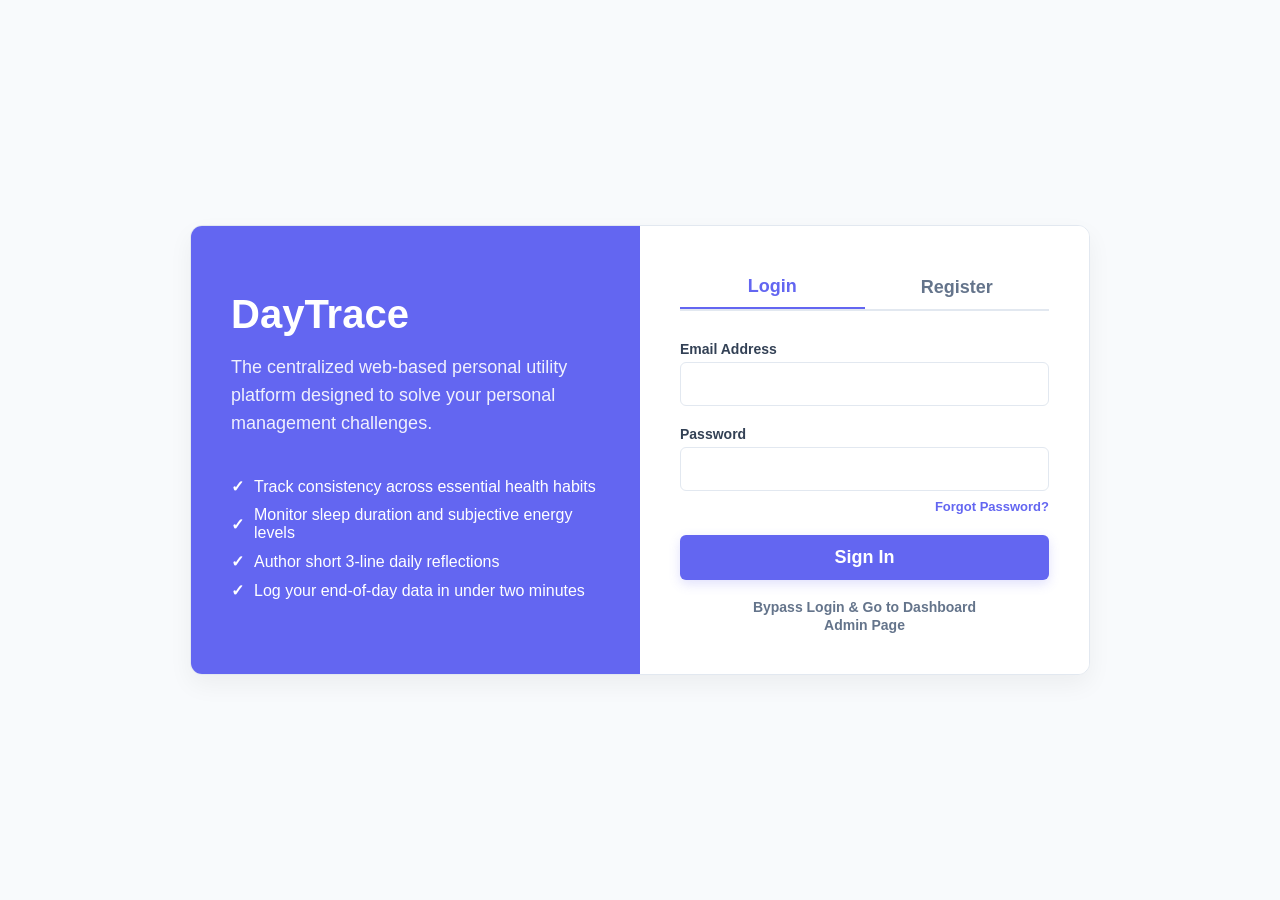
==== auth.html @ 0fbede0c "Phase 2 Commit" ====
<!DOCTYPE html>
<html lang="en">
<head>
<meta charset="UTF-8">
<meta name="viewport" content="width=device-width, initial-scale=1.0">
<title>DayTrace - Login & Registration</title>
<link rel="stylesheet" href="css/auth.css">
</head>
<body>

<div class="auth-container">
    <div class="auth-info">
        <h1>DayTrace</h1>
        <p>The centralized web-based personal utility platform designed to solve your personal management challenges.</p>
        <ul>
            <li>Track consistency across essential health habits</li>
            <li>Monitor sleep duration and subjective energy levels</li>
            <li>Author short 3-line daily reflections</li>
            <li>Log your end-of-day data in under two minutes</li>
        </ul>
    </div>

    <div class="auth-forms">
        <div class="form-toggle">
            <button id="toggle-login" class="active" onclick="switchTab('login')">Login</button>
            <button id="toggle-register" onclick="switchTab('register')">Register</button>
        </div>

        <form id="login-form" class="form-view active" onsubmit="return validateLogin(event)">
            <div class="input-group">
                <label for="login-email">Email Address</label>
                <input type="email" id="login-email" name="email" required>
            </div>
            <div class="input-group">
                <label for="login-password">Password</label>
                <input type="password" id="login-password" name="password" required>
                <div class="form-sub-link">
                    <a href="#" onclick="handleForgotPassword(event)">Forgot Password?</a>
                </div>
            </div>
            <button type="submit" class="btn-submit">Sign In</button>
            <div class="bypass-link-wrapper">
                <a href="dashboard.html" class="link-bypass">Bypass Login & Go to Dashboard</a><br>
                <a href="admin.html" class="link-bypass">Admin Page</a>
            </div>
        </form>

        <form id="register-form" class="form-view" onsubmit="return validateRegister(event)">
            <div class="input-group">
                <label for="reg-username">Username</label>
                <input type="text" id="reg-username" name="username" required>
            </div>
            <div class="input-group">
                <label for="reg-email">Email Address</label>
                <input type="email" id="reg-email" name="email" required>
            </div>
            <div class="input-group">
                <label for="reg-password">Password</label>
                <input type="password" id="reg-password" name="password" required minlength="6">
            </div>
            <div class="input-group">
                <label for="reg-confirm-password">Confirm Password</label>
                <input type="password" id="reg-confirm-password" required>
                <div id="password-error" class="error-message">Passwords do not match!</div>
            </div>
            <button type="submit" class="btn-submit">Create Account</button>
        </form>
    </div>
</div>

<script src="js/auth.js"></script>
</body>
</html>
---- css/auth.css ----
:root {
    --bg-color: #f8fafc;
    --text-main: #334155;
    --text-muted: #64748b;
    --primary-accent: #6366f1;
    --primary-hover: #4f46e5;
    --white: #ffffff;
    --border-light: #e2e8f0;
    --error-color: #ef4444;
}

* {
    box-sizing: border-box;
    margin: 0;
    padding: 0;
    font-family: 'Segoe UI', Tahoma, Geneva, Verdana, sans-serif;
}

body {
    background-color: var(--bg-color);
    color: var(--text-main);
    display: flex;
    justify-content: center;
    align-items: center;
    min-height: 900px;
    padding: 20px;
    -webkit-font-smoothing: antialiased;
}

.auth-container {
    display: flex;
    max-width: 900px;
    width: 100%;
    background: var(--white);
    border-radius: 12px;
    box-shadow: 0 10px 25px rgba(0,0,0,0.05);
    border: 1px solid var(--border-light);
    overflow: hidden;
}

.auth-info {
    flex: 1;
    background-color: var(--primary-accent);
    color: var(--white);
    padding: 40px;
    display: flex;
    flex-direction: column;
    justify-content: center;
}

.auth-info h1 {
    font-size: 40px;
    font-weight: 800;
    margin-bottom: 15px;
    line-height: 1.2;
}

.auth-info p {
    font-size: 18px;
    line-height: 28px;
    margin-bottom: 20px;
    opacity: 0.9;
}

.auth-info ul {
    list-style-type: none;
    margin-top: 20px;
}

.auth-info li {
    margin-bottom: 10px;
    font-size: 16px;
    display: flex;
    align-items: center;
}

.auth-info li::before {
    content: "✓";
    color: var(--white);
    font-weight: bold;
    margin-right: 10px;
}

.auth-forms {
    flex: 1;
    padding: 40px;
    position: relative;
    background-color: var(--white);
}

.form-toggle {
    display: flex;
    margin-bottom: 30px;
    border-bottom: 2px solid var(--border-light);
}

.form-toggle button {
    flex: 1;
    background: none;
    border: none;
    padding: 10px 0;
    font-size: 18px;
    font-weight: 600;
    color: var(--text-muted);
    cursor: pointer;
    transition: 0.2s ease;
}

.form-toggle button.active {
    color: var(--primary-accent);
    border-bottom: 2px solid var(--primary-accent);
}

.form-view {
    display: none;
}

.form-view.active {
    display: block;
    animation: fadeIn 0.4s ease;
}

@keyframes fadeIn {
    from { opacity: 0; transform: translateY(10px); }
    to { opacity: 1; transform: translateY(0); }
}

.input-group {
    margin-bottom: 20px;
}

.input-group label {
    display: block;
    margin-bottom: 5px;
    font-weight: 600;
    font-size: 14px;
    color: var(--text-main);
}

.input-group input {
    width: 100%;
    padding: 12px;
    border: 1px solid var(--border-light);
    border-radius: 6px;
    font-size: 16px;
    color: var(--text-main);
    transition: 0.2s border-color ease;
}

.input-group input:focus {
    outline: none;
    border-color: var(--primary-accent);
}

.form-sub-link {
    text-align: right;
    margin-top: 6px;
}

.form-sub-link a {
    color: var(--primary-accent);
    font-size: 13px;
    font-weight: 600;
    text-decoration: none;
    transition: color 0.2s ease;
}

.form-sub-link a:hover {
    color: var(--primary-hover);
    text-decoration: underline;
}

.btn-submit {
    width: 100%;
    padding: 12px;
    background-color: var(--primary-accent);
    color: var(--white);
    border: none;
    border-radius: 6px;
    font-size: 18px;
    font-weight: 600;
    cursor: pointer;
    transition: background-color 0.2s ease, transform 0.2s ease;
    box-shadow: 0 4px 12px rgba(99, 102, 241, 0.2);
}

.btn-submit:hover {
    background-color: var(--primary-hover);
    transform: translateY(-2px);
}

.bypass-link-wrapper {
    text-align: center;
    margin-top: 18px;
}

.link-bypass {
    color: var(--text-muted);
    font-size: 14px;
    font-weight: 600;
    text-decoration: none;
    transition: color 0.2s ease;
}

.link-bypass:hover {
    color: var(--primary-accent);
}

.error-message {
    color: var(--error-color);
    font-size: 14px;
    margin-top: 5px;
    display: none;
}

@media (max-width: 768px) {
    .auth-container {
        flex-direction: column;
    }
    .auth-info {
        padding: 30px 20px;
    }
    .auth-forms {
        padding: 30px 20px;
    }
}
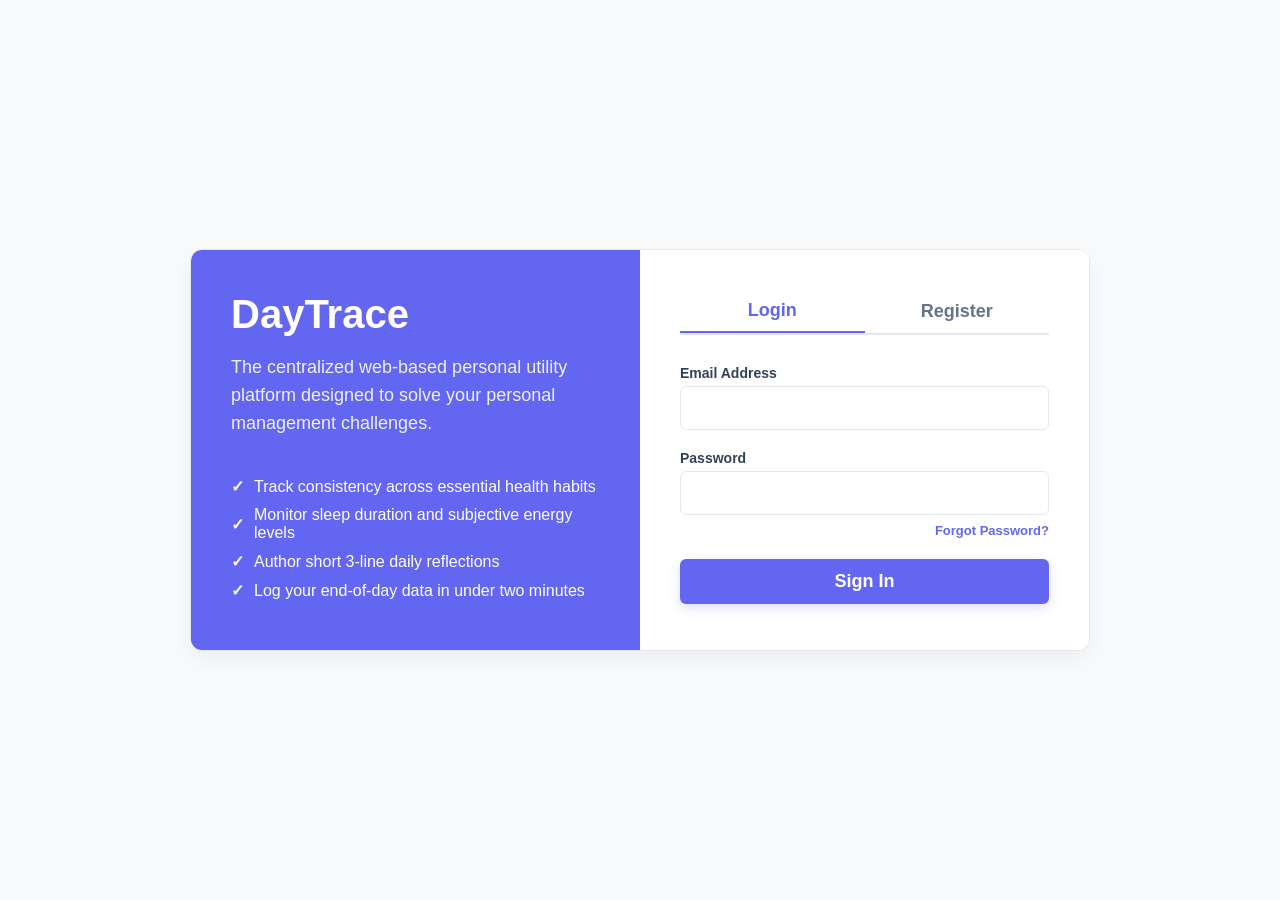
==== commit e2256a79: "CRUD and PHP Implementation" ====
--- a/auth.html
+++ b/auth.html
@@ -10,7 +10,7 @@
 
 <div class="auth-container">
     <div class="auth-info">
-        <h1>DayTrace</h1>
+        <a href="index.html" style="text-decoration: none; color: white;"><h1>DayTrace</h1></a>
         <p>The centralized web-based personal utility platform designed to solve your personal management challenges.</p>
         <ul>
             <li>Track consistency across essential health habits</li>
@@ -26,7 +26,8 @@
             <button id="toggle-register" onclick="switchTab('register')">Register</button>
         </div>
 
-        <form id="login-form" class="form-view active" onsubmit="return validateLogin(event)">
+        <form id="login-form" class="form-view active" action="process_auth.php" method="POST">
+            <input type="hidden" name="action" value="login">
             <div class="input-group">
                 <label for="login-email">Email Address</label>
                 <input type="email" id="login-email" name="email" required>
@@ -39,13 +40,10 @@
                 </div>
             </div>
             <button type="submit" class="btn-submit">Sign In</button>
-            <div class="bypass-link-wrapper">
-                <a href="dashboard.html" class="link-bypass">Bypass Login & Go to Dashboard</a><br>
-                <a href="admin.html" class="link-bypass">Admin Page</a>
-            </div>
         </form>
 
-        <form id="register-form" class="form-view" onsubmit="return validateRegister(event)">
+        <form id="register-form" class="form-view" action="process_auth.php" method="POST" onsubmit="return validateRegister(event)">
+            <input type="hidden" name="action" value="register">
             <div class="input-group">
                 <label for="reg-username">Username</label>
                 <input type="text" id="reg-username" name="username" required>
